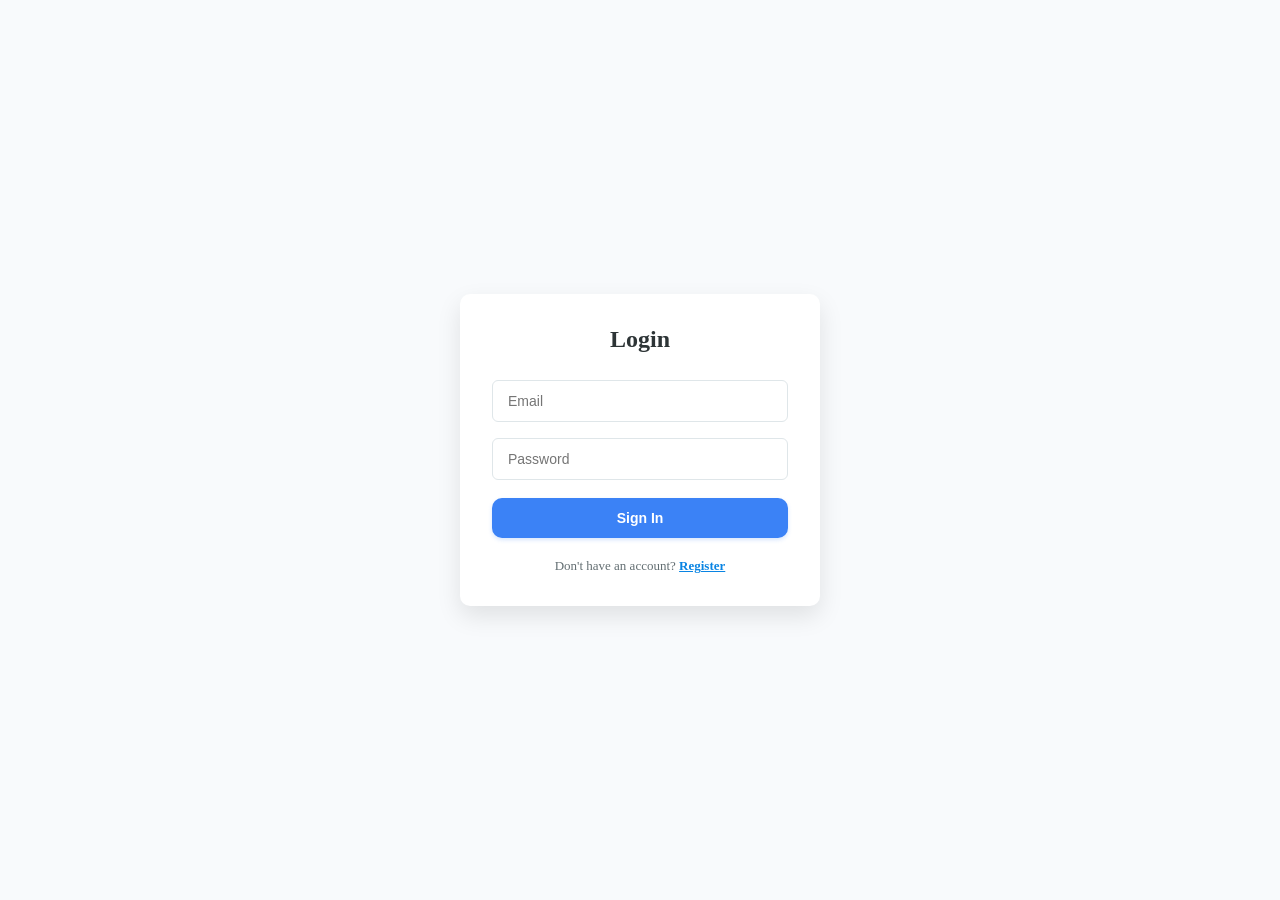
==== frontend/auth.html @ 9bfb5708 "Added connection to local database, login/register functionality" ====
<!DOCTYPE html>
<html>
<head>
    <title>Fact Checker - Login</title>
    <link rel="stylesheet" type="text/css" href="style.css">
</head>
<body class="flex-center">

    <div class="auth-card">
        <h2 id="title">Login</h2>
        
        <div id="errorDisplay" class="error-msg"></div>

        <div id="registerFields" style="display:none;">
            <input type="text" id="firstName" placeholder="First Name">
            <input type="text" id="lastName" placeholder="Last Name">
        </div>
        
        <input type="email" id="email" placeholder="Email">
        <input type="password" id="password" placeholder="Password">
        
        <button id="authBtn" class="button">Sign In</button>
        
        <div class="toggle-text">
            <span id="toggleQuestion">Don't have an account?</span> 
            <span id="toggleLink" class="link-span">Register</span>
        </div>
    </div>

    <script src="auth.js"></script>
</body>
</html>
---- frontend/style.css ----
:root {
  --bg-color: #f8fafc;
  --card-bg: #ffffff;
  --text-main: #0f172a;
  --text-muted: #64748b;
  --primary: #3b82f6;
  --primary-hover: #2563eb;
  --border-color: #e2e8f0;
  
  --score-high: #22c55e; /* Green */
  --score-mid: #eab308;  /* Yellow */
  --score-low: #ef4444;  /* Red */
}

/* Update these rules in your style.css */
body {
  margin: 0;
  padding: 0;
  width: 340px;
  min-height: auto; /* Remove the 400px constraint */
  font-family: -apple-system, ...;
  background: var(--bg-color);
  color: var(--text-main);
  overflow: hidden; /* Prevent double scrollbars */
}

.container {
  padding: 20px;
  display: flex;
  flex-direction: column;
  gap: 16px;
  max-height: 550px; /* Limits the total height of the popup */
  overflow-y: auto;   /* Adds a scrollbar to the whole container if needed */
  overflow-x: hidden;
}

/* Custom Scrollbar Styling for a cleaner look */
.container::-webkit-scrollbar, 
.explanation::-webkit-scrollbar, 
.articles-container::-webkit-scrollbar {
  width: 6px;
}

.container::-webkit-scrollbar-thumb, 
.explanation::-webkit-scrollbar-thumb, 
.articles-container::-webkit-scrollbar-thumb {
  background: #cbd5e1;
  border-radius: 10px;
}
header {
  display: flex;
  align-items: center;
  gap: 10px;
  margin-bottom: 4px;
}

.logo-circle {
  background: var(--primary);
  color: white;
  width: 32px;
  height: 32px;
  border-radius: 50%;
  display: flex;
  align-items: center;
  justify-content: center;
  font-size: 16px;
  box-shadow: 0 2px 6px rgba(59, 130, 246, 0.3);
}

h1 {
  font-size: 18px;
  font-weight: 700;
  margin: 0;
  letter-spacing: -0.01em;
}

textarea {
  width: 100%;
  height: 85px;
  padding: 12px;
  resize: none;
  border-radius: 10px;
  border: 1px solid var(--border-color);
  font-size: 14px;
  font-family: inherit;
  box-sizing: border-box;
  background: var(--card-bg);
  transition: all 0.2s ease;
  box-shadow: 0 1px 2px rgba(0,0,0,0.05) inset;
}

textarea:focus {
  outline: none;
  border-color: var(--primary);
  box-shadow: 0 0 0 3px rgba(59, 130, 246, 0.15);
}

button {
  width: 100%;
  margin-top: 10px;
  padding: 12px;
  background: var(--primary);
  color: white;
  border: none;
  border-radius: 10px;
  font-size: 14px;
  font-weight: 600;
  cursor: pointer;
  transition: all 0.2s ease;
  box-shadow: 0 2px 4px rgba(59, 130, 246, 0.2);
}

button:hover:not(:disabled) {
  background: var(--primary-hover);
  transform: translateY(-1px);
  box-shadow: 0 4px 6px rgba(59, 130, 246, 0.3);
}

button:disabled {
  background: #94a3b8;
  cursor: not-allowed;
  box-shadow: none;
}

/* Result Card */
.resultCard {
  background: var(--card-bg);
  border-radius: 16px;
  padding: 20px;
  box-shadow: 0 4px 15px rgba(0, 0, 0, 0.05), 0 1px 3px rgba(0, 0, 0, 0.03);
  text-align: center;
  border: 1px solid var(--border-color);
  transition: opacity 0.3s ease, transform 0.3s ease;
}

.resultCard.hidden {
  display: none;
  opacity: 0;
  transform: translateY(10px);
}

.scoreRingContainer {
  position: relative;
  width: 120px;
  height: 120px;
  margin: 0 auto 16px auto;
}

.progressRing {
  transform: rotate(-90deg);
}

.ringTrack {
  fill: none;
  stroke: var(--border-color);
  stroke-width: 8;
}

.ringProgress {
  fill: none;
  stroke: var(--primary); /* Overridden in JS */
  stroke-width: 8;
  stroke-linecap: round;
  stroke-dasharray: 326.72; /* 2 * PI * 52 */
  stroke-dashoffset: 326.72;
  transition: stroke-dashoffset 1s cubic-bezier(0.4, 0, 0.2, 1), stroke 0.5s ease;
}

.scoreCenter {
  position: absolute;
  top: 50%;
  left: 50%;
  transform: translate(-50%, -50%);
  display: flex;
  flex-direction: column;
  align-items: center;
}

#scoreValue {
  font-size: 28px;
  font-weight: 800;
  line-height: 1;
  color: var(--text-main);
}

.scoreLabel {
  font-size: 12px;
  font-weight: 500;
  color: var(--text-muted);
  margin-top: 2px;
  text-transform: uppercase;
  letter-spacing: 0.05em;
}

.explanation {
  font-size: 13.5px;
  line-height: 1.5;
  color: var(--text-muted);
  max-height: 120px; /* Limits explanation height */
  overflow-y: auto;   /* Enables scroll for long text */
  padding-right: 8px;
  text-align: left;
}

/* Scrollbar styling for explanation */
.explanation::-webkit-scrollbar {
  width: 4px;
}
.explanation::-webkit-scrollbar-track {
  background: transparent;
}
.explanation::-webkit-scrollbar-thumb {
  background: #cbd5e1;
  border-radius: 4px;
}

/* style.css */

.resultHeader {
  margin-bottom: 16px;
  display: flex;
  justify-content: center;
}

.verdict {
  font-weight: 900;      /* Extra bold */
  font-size: 24px;      /* Significantly larger */
  letter-spacing: 1px;
  text-transform: uppercase;
  margin: 0;
  padding: 5px 0;
}

/* Color coding for the verdict text */
.verdict.true { color: var(--score-high); }
.verdict.false { color: var(--score-low); }
.verdict.uncertain { color: var(--score-mid); }
.divider {
  border: 0;
  border-top: 1px solid var(--border-color);
  margin: 15px 0;
}

.evidence-section summary {
  font-size: 13px;
  font-weight: 600;
  cursor: pointer;
  color: var(--primary);
  margin-bottom: 8px;
}

.articles-container {
  text-align: left;
  max-height: 180px; /* Limits sources height */
  overflow-y: auto;   /* Enables scroll for many articles */
  padding-right: 5px;
}

.article-item {
  padding: 8px 0;
  border-bottom: 1px solid #f1f5f9;
}

.article-item:last-child { border: none; }

.article-title {
  font-size: 13px;
  font-weight: 600;
  display: block;
  color: var(--text-main);
  text-decoration: none;
}

.article-title:hover { text-decoration: underline; }

.article-meta {
  font-size: 11px;
  color: var(--text-muted);
}

.debug-section pre {
  font-size: 10px;
  background: #272822;
  color: #f8f8f2;
  padding: 10px;
  border-radius: 8px;
  max-height: 200px; /* Limit height */
  overflow: auto;    /* Enable both horizontal and vertical scroll */
  text-align: left;
  white-space: pre-wrap; /* Wraps text so it doesn't just go off-screen */
}
  color: #4b5563;
}

html, body {
    height: 100%;
    margin: 0;
}

/* Center Alignment Container */
.flex-center {
    display: flex;
    flex-direction: column;
    justify-content: center;
    align-items: center;
    min-height: 100vh;
    width: 100%;
}

.auth-card {
    background: #ffffff;
    padding: 2rem;
    border-radius: 10px;
    box-shadow: 0 10px 25px rgba(0, 0, 0, 0.1);
    width: 100%;
    max-width: 360px;
    text-align: center;
    box-sizing: border-box;
}
h2 {
    margin-top: 0;
    color: #2d3436;
    font-weight: 600;
}

/* Input Fields */
.input-group {
    width: 100%;
    margin-bottom: 15px;
}

input {
    width: 100%;
    padding: 12px 15px;
    margin: 8px 0;
    display: inline-block;
    border: 1px solid #dfe6e9;
    border-radius: 6px;
    box-sizing: border-box;
    font-size: 14px;
    transition: border-color 0.2s;
}

input:focus {
    border-color: #0984e3;
    outline: none;
}

/* Toggle Link */
.toggle-text {
    margin-top: 20px;
    font-size: 13px;
    color: #636e72;
}

.link-span {
    color: #0984e3;
    cursor: pointer;
    font-weight: 600;
    text-decoration: underline;
}

/* Error Messages */
.error-msg {
    color: #d63031;
    font-size: 12px;
    margin-bottom: 10px;
    display: none; /* Hidden by default */
}
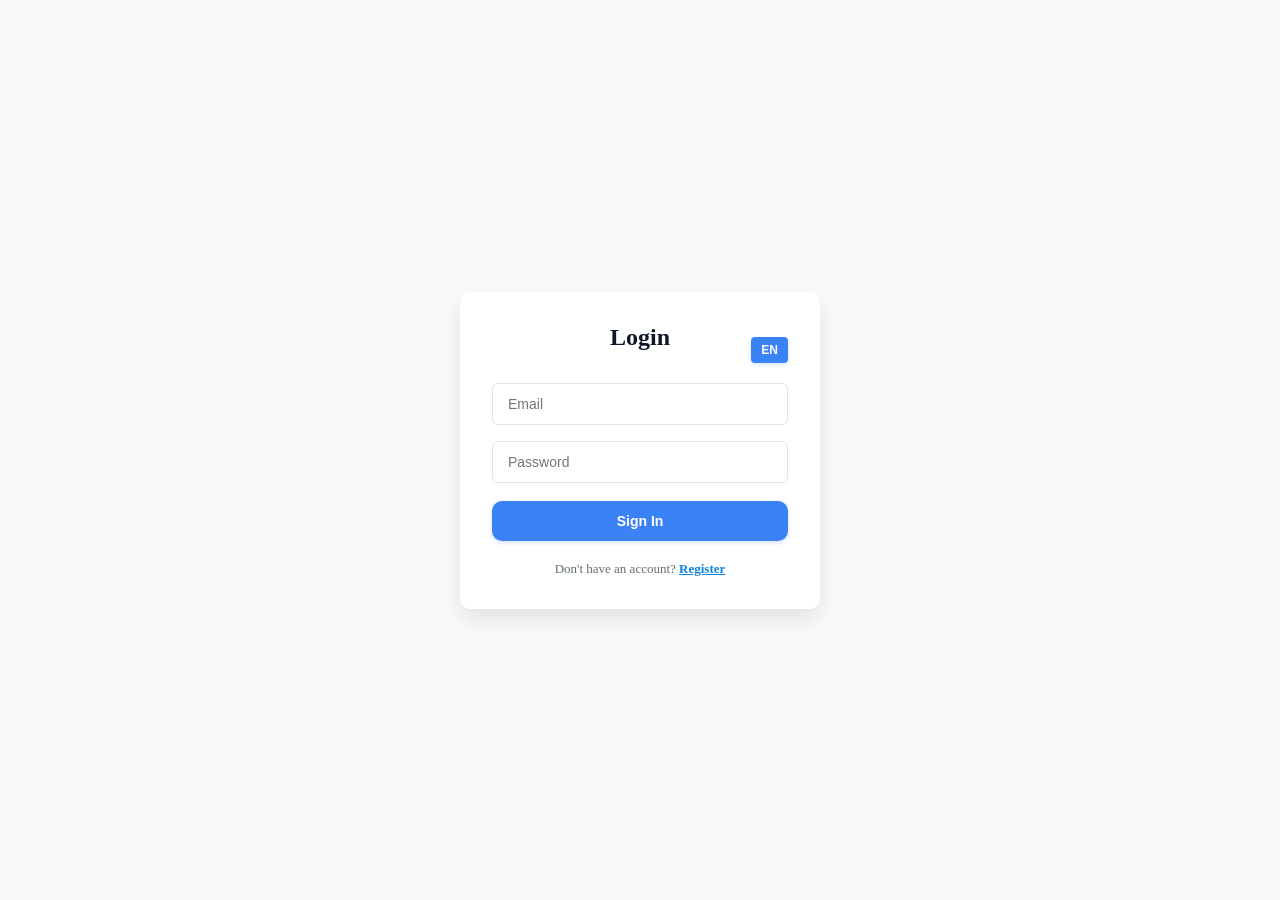
==== commit ec8f932a: "Implemented language change in register page" ====
--- a/frontend/auth.html
+++ b/frontend/auth.html
@@ -1,29 +1,35 @@
 <!DOCTYPE html>
-<html>
+<html lang="en">
 <head>
-    <title>Fact Checker - Login</title>
+    <meta charset="UTF-8">
+    <title data-i18n="title">Fact Checker - Login</title>
     <link rel="stylesheet" type="text/css" href="style.css">
 </head>
 <body class="flex-center">
 
     <div class="auth-card">
-        <h2 id="title">Login</h2>
+        <div class="auth-header">
+            <h2 id="title" data-i18n="loginTitle">Login</h2>
+            <div class="header-buttons">
+                <button id="languageToggle" title="Switch language">EN</button>
+            </div>
+        </div>
         
         <div id="errorDisplay" class="error-msg"></div>
 
         <div id="registerFields" style="display:none;">
-            <input type="text" id="firstName" placeholder="First Name">
-            <input type="text" id="lastName" placeholder="Last Name">
+            <input type="text" id="firstName" data-i18n-placeholder="firstName" placeholder="First Name">
+            <input type="text" id="lastName" data-i18n-placeholder="lastName" placeholder="Last Name">
         </div>
         
-        <input type="email" id="email" placeholder="Email">
-        <input type="password" id="password" placeholder="Password">
+        <input type="email" id="email" data-i18n-placeholder="email" placeholder="Email">
+        <input type="password" id="password" data-i18n-placeholder="password" placeholder="Password">
         
-        <button id="authBtn" class="button">Sign In</button>
+        <button id="authBtn" class="button" data-i18n="signIn">Sign In</button>
         
         <div class="toggle-text">
-            <span id="toggleQuestion">Don't have an account?</span> 
-            <span id="toggleLink" class="link-span">Register</span>
+            <span id="toggleQuestion" data-i18n="dontHaveAccount">Don't have an account?</span> 
+            <span id="toggleLink" class="link-span" data-i18n="register">Register</span>
         </div>
     </div>
 
--- a/frontend/style.css
+++ b/frontend/style.css
@@ -12,6 +12,15 @@
   --score-low: #ef4444;  /* Red */
 }
 
+body.dark-mode {
+  --bg-color: #0f172a;
+  --card-bg: #1e293b;
+  --text-main: #f1f5f9;
+  --text-muted: #94a3b8;
+  --border-color: #334155;
+  --primary: #60a5fa; /* Slightly lighter blue for dark backgrounds */
+}
+
 /* Update these rules in your style.css */
 body {
   margin: 0;
@@ -22,36 +31,25 @@
   background: var(--bg-color);
   color: var(--text-main);
   overflow: hidden; /* Prevent double scrollbars */
+  transition: background 0.3s ease, color 0.3s ease; /* Smooth transition */
 }
 
 .container {
-  padding: 20px;
+  padding: 16px;
+  padding-right: 12px; /* Balanced right padding */
   display: flex;
   flex-direction: column;
   gap: 16px;
-  max-height: 550px; /* Limits the total height of the popup */
-  overflow-y: auto;   /* Adds a scrollbar to the whole container if needed */
-  overflow-x: hidden;
-}
-
-/* Custom Scrollbar Styling for a cleaner look */
-.container::-webkit-scrollbar, 
-.explanation::-webkit-scrollbar, 
-.articles-container::-webkit-scrollbar {
-  width: 6px;
-}
-
-.container::-webkit-scrollbar-thumb, 
-.explanation::-webkit-scrollbar-thumb, 
-.articles-container::-webkit-scrollbar-thumb {
-  background: #cbd5e1;
-  border-radius: 10px;
-}
+  max-height: 550px;
+  overflow-y: auto;
+}
+
 header {
   display: flex;
   align-items: center;
-  gap: 10px;
-  margin-bottom: 4px;
+  gap: 12px;
+  margin-bottom: 4px; /* Shrunk gap below title */
+  padding-right: 35px; /* Room for the X button */
 }
 
 .logo-circle {
@@ -308,7 +306,7 @@
 }
 
 .auth-card {
-    background: #ffffff;
+    background: var(--card-bg);
     padding: 2rem;
     border-radius: 10px;
     box-shadow: 0 10px 25px rgba(0, 0, 0, 0.1);
@@ -316,7 +314,172 @@
     max-width: 360px;
     text-align: center;
     box-sizing: border-box;
-}
+    position: relative;
+    color: var(--text-main);
+}
+
+.auth-header {
+    display: flex;
+    justify-content: center;
+    align-items: center;
+    margin-bottom: 1.5rem;
+    position: relative;
+}
+
+.auth-header h2 {
+    margin: 0;
+    color: var(--text-main);
+    font-weight: 600;
+}
+
+.header-buttons {
+    position: absolute;
+    right: 0;
+    display: flex;
+    gap: 8px;
+}
+
+#languageToggle {
+    width: auto;
+    margin: 0;
+    padding: 6px 10px;
+    background: var(--primary);
+    color: white;
+    border-radius: 4px;
+    font-size: 12px;
+    font-weight: 700;
+    cursor: pointer;
+    transition: transform 0.2s ease, background 0.2s ease;
+    box-shadow: 0 2px 4px rgba(59, 130, 246, 0.2);
+}
+
+#languageToggle:hover {
+    transform: scale(1.1);
+}
+
+.auth-header #themeToggle {
+    width: auto;
+    margin: 0;
+    padding: 6px 8px;
+    background: none;
+    box-shadow: none;
+    font-size: 16px;
+    cursor: pointer;
+    transition: transform 0.2s ease;
+}
+
+.auth-header #themeToggle:hover {
+    transform: scale(1.1);
+}
+
+/* Update auth page elements to use CSS variables */
+input {
+    width: 100%;
+    padding: 12px 15px;
+    margin: 8px 0;
+    display: inline-block;
+    border: 1px solid var(--border-color);
+    border-radius: 6px;
+    box-sizing: border-box;
+    font-size: 14px;
+    transition: border-color 0.2s;
+    background: var(--card-bg);
+    color: var(--text-main);
+}
+
+input:focus {
+    border-color: var(--primary);
+    outline: none;
+    box-shadow: 0 0 0 3px rgba(59, 130, 246, 0.15);
+}
+
+#authBtn {
+    width: 100%;
+    margin-top: 10px;
+    padding: 12px;
+    background: var(--primary);
+    color: white;
+    border: none;
+    border-radius: 10px;
+    font-size: 14px;
+    font-weight: 600;
+    cursor: pointer;
+    transition: all 0.2s ease;
+    box-shadow: 0 2px 4px rgba(59, 130, 246, 0.2);
+}
+
+#authBtn:hover:not(:disabled) {
+    background: var(--primary-hover);
+    transform: translateY(-1px);
+    box-shadow: 0 4px 6px rgba(59, 130, 246, 0.3);
+}
+
+#authBtn:disabled {
+    background: #94a3b8;
+    cursor: not-allowed;
+    box-shadow: none;
+}
+
+.toggle-text {
+    margin-top: 20px;
+    font-size: 13px;
+    color: var(--text-muted);
+}
+
+.link-span {
+    color: var(--primary);
+    cursor: pointer;
+    font-weight: 600;
+    text-decoration: underline;
+}
+
+.button {
+    width: 100%;
+    margin-top: 10px;
+    padding: 12px;
+    background: var(--primary);
+    color: white;
+    border: none;
+    border-radius: 10px;
+    font-size: 14px;
+    font-weight: 600;
+    cursor: pointer;
+    transition: all 0.2s ease;
+    box-shadow: 0 2px 4px rgba(59, 130, 246, 0.2);
+}
+
+.button:hover:not(:disabled) {
+    background: var(--primary-hover);
+    transform: translateY(-1px);
+    box-shadow: 0 4px 6px rgba(59, 130, 246, 0.3);
+}
+
+.button:disabled {
+    background: #94a3b8;
+    cursor: not-allowed;
+    box-shadow: none;
+}
+
+.auth-header #languageToggle {
+    position: absolute;
+    right: 0;
+    width: auto;
+    margin: 0;
+    padding: 6px 10px;
+    background: var(--primary);
+    color: white;
+    border-radius: 4px;
+    font-size: 12px;
+    font-weight: 700;
+    cursor: pointer;
+    transition: transform 0.2s ease, background 0.2s ease;
+    box-shadow: 0 2px 4px rgba(59, 130, 246, 0.2);
+}
+
+.auth-header #languageToggle:hover {
+    transform: scale(1.1);
+}
+
 h2 {
     margin-top: 0;
     color: #2d3436;
@@ -367,3 +530,258 @@
     margin-bottom: 10px;
     display: none; /* Hidden by default */
 }
+
+.verdict.limit {
+    color: var(--primary); /* Or a neutral gray */
+    font-size: 18px;
+}
+
+textarea, .resultCard, .auth-card {
+  background: var(--card-bg);
+  color: var(--text-main);
+  border-color: var(--border-color);
+}
+
+/* Custom Scrollbar Styling */
+.container::-webkit-scrollbar{
+  width: 10px; /* Made it thicker as requested */
+}
+
+.container::-webkit-scrollbar-track {
+  background: transparent;
+  margin-top: 45px; /* Starts below the X button */
+  margin-bottom: 10px;
+}
+
+.container::-webkit-scrollbar-thumb{
+  background-color: #cbd5e1;
+  border-radius: 10px;
+  /* This 2px border creates the equal 'gap' on left and right of the thumb */
+  border: 2px solid var(--bg-color); 
+  background-clip: padding-box;
+}
+
+.container::-webkit-scrollbar-thumb:hover {
+  background-color: #475569;
+  border-color: var(--bg-color);
+}
+
+body.dark-mode .container::-webkit-scrollbar-thumb {
+  background-color: #475569;
+}
+
+#closePanelBtn {
+  background: none;
+  color: var(--text-muted);
+  width: 32px;
+  height: 32px;
+  margin: 0;
+  position: fixed; 
+  top: 10px;    
+  right: 10px;  
+  box-shadow: none;
+  z-index: 1000;
+  cursor: pointer;
+  font-size: 18px;
+  display: flex;
+  justify-content: center;
+  align-items: center;
+  background: var(--bg-color);
+  border-radius: 50%;
+}
+
+#closePanelBtn:hover {
+  color: #ef4444; /* Turns red on hover for a clearer "close" action */
+}
+
+#languageToggle {
+  width: auto;
+  margin: 0;
+  padding: 8px;
+  background: var(--primary);
+  color: white;
+  border-radius: 4px;
+  font-size: 14px;
+  font-weight: 700;
+  cursor: pointer;
+  margin-left: 8px;
+  transition: transform 0.2s ease, background 0.2s ease;
+  box-shadow: 0 2px 4px rgba(59, 130, 246, 0.2);
+}
+
+#languageToggle:hover {
+  transform: scale(1.1);
+}
+
+#themeToggle {
+  width: auto;
+  margin: 0;
+  padding: 8px;
+  background: none;
+  box-shadow: none;
+  font-size: 18px;
+  cursor: pointer;
+  /* Push it to the right, but leave room for the X */
+  margin-left: auto; 
+  margin-right: 15px; 
+  transition: transform 0.2s ease;
+}
+
+#themeToggle:hover {
+  transform: scale(1.1);
+}
+
+#authContainer {
+  padding: 4px 10px; /* Reduced vertical padding */
+  border-bottom: none !important; /* Removes the white line */
+  display: flex; 
+  justify-content: space-between; 
+  align-items: center;
+}
+
+/* --- Individual Facts Styling --- */
+.fact-item {
+  background: var(--bg-color); /* Uses the slightly darker inset background */
+  border: 1px solid var(--border-color);
+  border-radius: 10px;
+  padding: 12px;
+  text-align: left;
+}
+
+.fact-claim {
+  font-size: 13px;
+  font-weight: 600;
+  color: var(--text-main);
+  margin-bottom: 8px;
+  font-style: italic;
+  line-height: 1.4;
+}
+
+.fact-verdict {
+  font-size: 10px;
+  font-weight: 800;
+  text-transform: uppercase;
+  letter-spacing: 0.05em;
+  padding: 4px 8px;
+  border-radius: 6px;
+  display: inline-block;
+}
+
+/* Tinted backgrounds for the individual badges */
+.fact-verdict.true { 
+  background: rgba(34, 197, 94, 0.15); 
+  color: var(--score-high); 
+}
+.fact-verdict.false { 
+  background: rgba(239, 68, 68, 0.15); 
+  color: var(--score-low); 
+}
+.fact-verdict.uncertain { 
+  background: rgba(234, 179, 8, 0.15); 
+  color: var(--score-mid); 
+}
+
+.fact-explanation {
+  font-size: 12px;
+  color: var(--text-muted);
+  line-height: 1.5;
+  margin-top: 6px;
+}
+
+.fact-top-row {
+  display: flex;
+  gap: 12px;
+  align-items: flex-start;
+  margin-bottom: 10px;
+}
+
+.mini-ring-container {
+  position: relative;
+  width: 32px;
+  height: 32px;
+  flex-shrink: 0;
+}
+
+.mini-score-text {
+  position: absolute;
+  top: 50%;
+  left: 50%;
+  transform: translate(-50%, -50%);
+  font-size: 8px;
+  font-weight: 800;
+}
+
+.fact-sources-list {
+  margin-top: 12px;
+  padding-top: 8px;
+  border-top: 1px dashed var(--border-color);
+}
+
+.mini-source {
+  display: block;
+  font-size: 11px;
+  color: var(--primary);
+  text-decoration: none;
+  margin-bottom: 3px;
+  white-space: nowrap;
+  overflow: hidden;
+  text-overflow: ellipsis;
+}
+
+.badge-stack {
+  display: flex;
+  flex-direction: column;
+  align-items: center;
+  gap: 2px;
+  flex-shrink: 0;
+}
+
+.badge-label {
+  font-size: 8px;
+  font-weight: 700;
+  color: var(--text-muted);
+  letter-spacing: 0.5px;
+  text-transform: uppercase;
+}
+
+.score-badge {
+  display: flex;
+  align-items: center;
+  justify-content: center;
+  padding: 4px 6px;
+  border-radius: 4px;
+  font-size: 12px;
+  font-weight: 800;
+  color: white;
+  flex-shrink: 0;
+  min-width: 38px;
+}
+
+/* Badge color logic */
+.score-badge.score-high {
+  background-color: var(--score-high);
+}
+
+.score-badge.score-mid {
+  background-color: var(--score-mid);
+  color: #000; /* Dark text for better readability on yellow */
+}
+
+.score-badge.score-low {
+  background-color: var(--score-low);
+}
+
+/* Adjust top row spacing */
+.fact-top-row {
+  display: flex;
+  gap: 10px;
+  align-items: center; /* Centers badge with the start of the text */
+  margin-bottom: 10px;
+}
+
+.fact-claim {
+  font-weight: 600;
+  font-size: 13px;
+  line-height: 1.4;
+  color: var(--text-main);
+}
